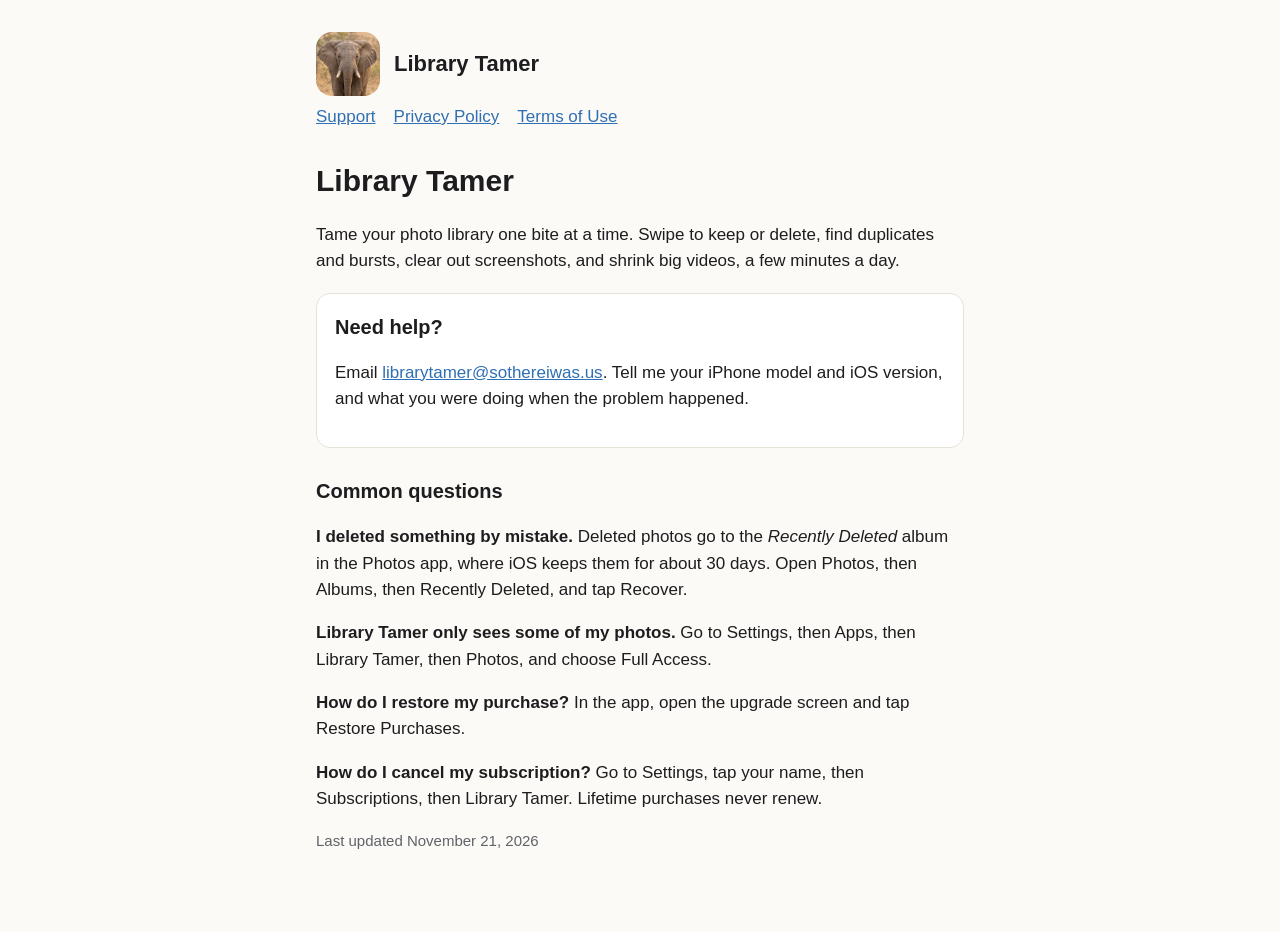
==== index.html @ c5296eb7 "Library Tamer support, privacy and terms pages Co-Authored-By: Claude Opus 5.5 <noreply@anthropic.co" ====
<!doctype html>
<html lang="en"><head><meta charset="utf-8"><meta name="viewport" content="width=device-width, initial-scale=1">
<title>Library Tamer Support</title><link rel="stylesheet" href="style.css"></head>
<body><main>
<header><img src="elephant.jpg" alt=""><a href="index.html">Library Tamer</a></header>
<nav><a href="index.html">Support</a><a href="privacy.html">Privacy Policy</a><a href="terms.html">Terms of Use</a></nav>
<h1>Library Tamer</h1>
<p>Tame your photo library one bite at a time. Swipe to keep or delete, find duplicates and bursts, clear out screenshots, and shrink big videos, a few minutes a day.</p>
<div class="card"><h2 style="margin-top:0">Need help?</h2>
<p>Email <a href="mailto:librarytamer@sothereiwas.us">librarytamer@sothereiwas.us</a>. Tell me your iPhone model and iOS version, and what you were doing when the problem happened.</p></div>
<h2>Common questions</h2>
<p><strong>I deleted something by mistake.</strong> Deleted photos go to the <em>Recently Deleted</em> album in the Photos app, where iOS keeps them for about 30 days. Open Photos, then Albums, then Recently Deleted, and tap Recover.</p>
<p><strong>Library Tamer only sees some of my photos.</strong> Go to Settings, then Apps, then Library Tamer, then Photos, and choose Full Access.</p>
<p><strong>How do I restore my purchase?</strong> In the app, open the upgrade screen and tap Restore Purchases.</p>
<p><strong>How do I cancel my subscription?</strong> Go to Settings, tap your name, then Subscriptions, then Library Tamer. Lifetime purchases never renew.</p>
<p class="muted">Last updated November 21, 2026</p>
</main></body></html>
---- style.css ----
:root { --bg:#fbfaf7; --fg:#1d1d1f; --muted:#5f6368; --accent:#2f6fb3; --card:#ffffff; --line:#e6e2da; }
@media (prefers-color-scheme: dark) { :root { --bg:#141414; --fg:#f2f2f2; --muted:#a8a8a8; --accent:#7fb2ec; --card:#1e1e1e; --line:#333; } }
* { box-sizing: border-box; }
body { margin:0; background:var(--bg); color:var(--fg); font:17px/1.55 -apple-system, BlinkMacSystemFont, "Helvetica Neue", Arial, sans-serif; }
main { max-width: 680px; margin: 0 auto; padding: 32px 16px 64px; }
header { display:flex; align-items:center; gap:14px; margin-bottom: 8px; }
header img { width:64px; height:64px; border-radius:16px; object-fit:cover; object-position: top; }
header a { color:inherit; text-decoration:none; font-weight:700; font-size: 22px; }
nav { display:flex; gap:18px; margin: 8px 0 28px; flex-wrap: wrap; }
nav a, a { color: var(--accent); }
h1 { font-size: 30px; margin: 0 0 6px; }
h2 { font-size: 20px; margin: 28px 0 6px; }
.muted { color: var(--muted); font-size: 15px; }
.card { background:var(--card); border:1px solid var(--line); border-radius:14px; padding: 18px; margin: 18px 0; }
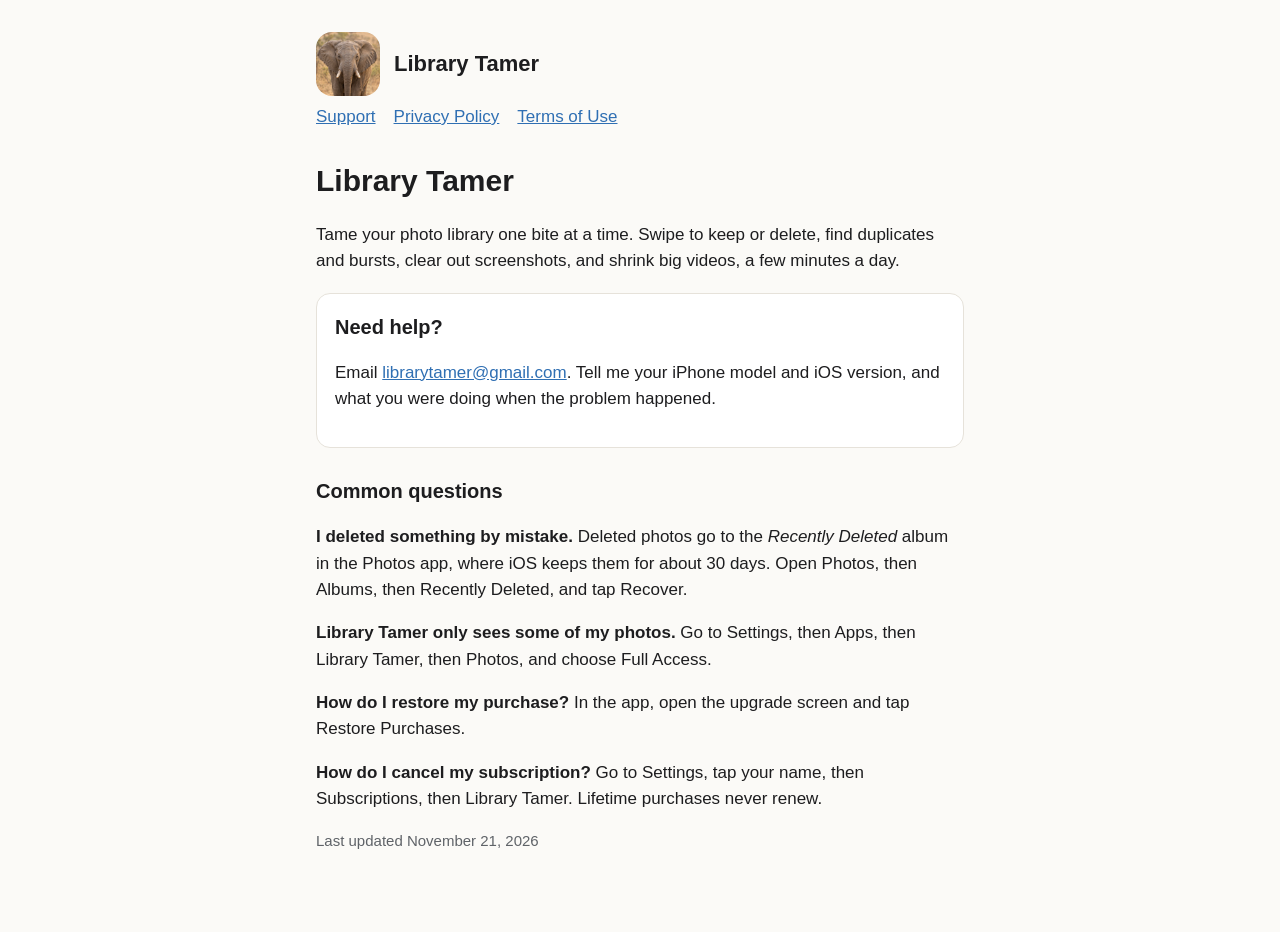
==== commit 35399b82: "Support email: librarytamer@gmail.com" ====
--- a/index.html
+++ b/index.html
@@ -7,7 +7,7 @@
 <h1>Library Tamer</h1>
 <p>Tame your photo library one bite at a time. Swipe to keep or delete, find duplicates and bursts, clear out screenshots, and shrink big videos, a few minutes a day.</p>
 <div class="card"><h2 style="margin-top:0">Need help?</h2>
-<p>Email <a href="mailto:librarytamer@sothereiwas.us">librarytamer@sothereiwas.us</a>. Tell me your iPhone model and iOS version, and what you were doing when the problem happened.</p></div>
+<p>Email <a href="mailto:librarytamer@gmail.com">librarytamer@gmail.com</a>. Tell me your iPhone model and iOS version, and what you were doing when the problem happened.</p></div>
 <h2>Common questions</h2>
 <p><strong>I deleted something by mistake.</strong> Deleted photos go to the <em>Recently Deleted</em> album in the Photos app, where iOS keeps them for about 30 days. Open Photos, then Albums, then Recently Deleted, and tap Recover.</p>
 <p><strong>Library Tamer only sees some of my photos.</strong> Go to Settings, then Apps, then Library Tamer, then Photos, and choose Full Access.</p>
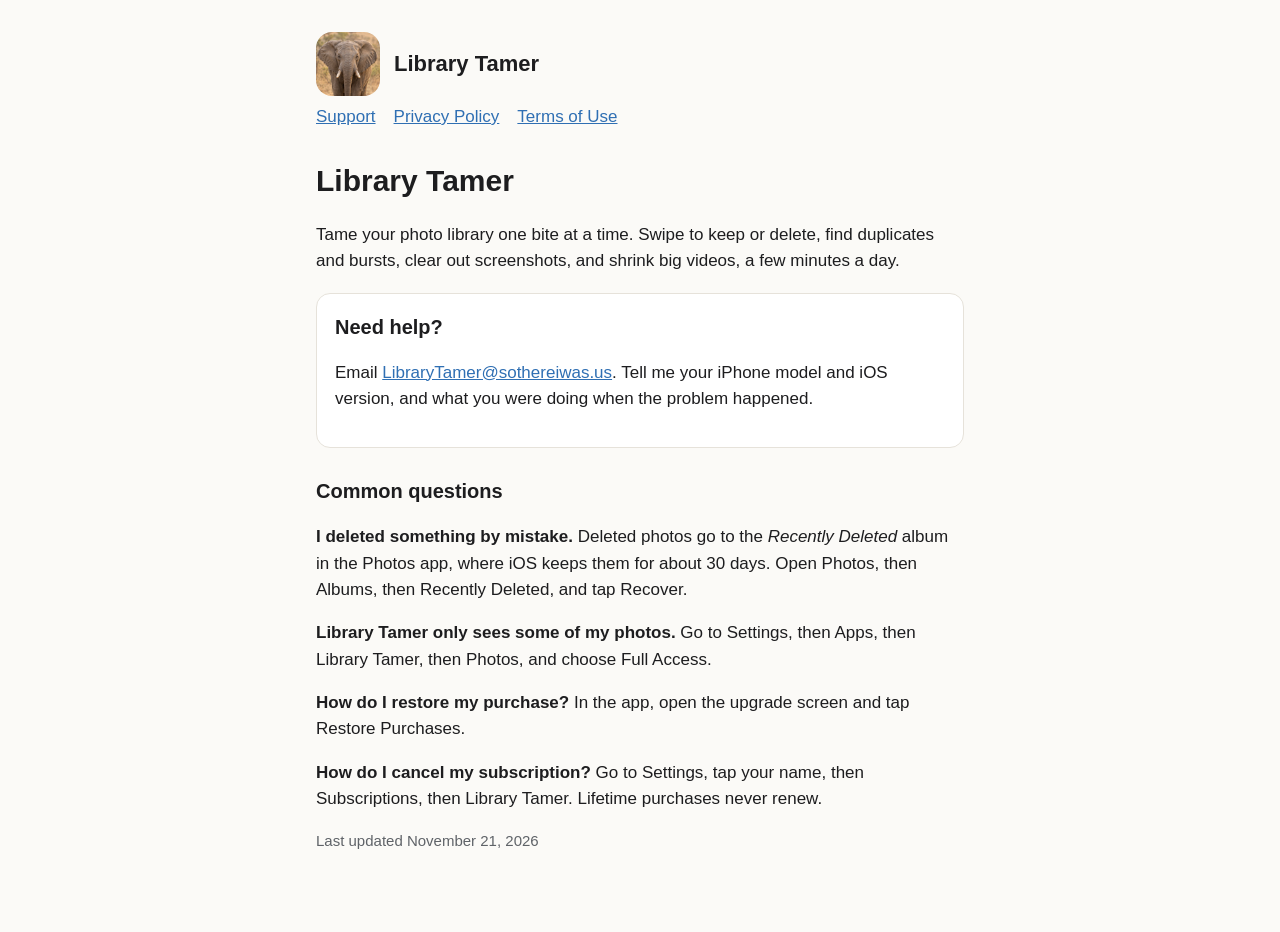
==== commit e504e1a1: "Support email: LibraryTamer@sothereiwas.us" ====
--- a/index.html
+++ b/index.html
@@ -7,7 +7,7 @@
 <h1>Library Tamer</h1>
 <p>Tame your photo library one bite at a time. Swipe to keep or delete, find duplicates and bursts, clear out screenshots, and shrink big videos, a few minutes a day.</p>
 <div class="card"><h2 style="margin-top:0">Need help?</h2>
-<p>Email <a href="mailto:librarytamer@gmail.com">librarytamer@gmail.com</a>. Tell me your iPhone model and iOS version, and what you were doing when the problem happened.</p></div>
+<p>Email <a href="mailto:LibraryTamer@sothereiwas.us">LibraryTamer@sothereiwas.us</a>. Tell me your iPhone model and iOS version, and what you were doing when the problem happened.</p></div>
 <h2>Common questions</h2>
 <p><strong>I deleted something by mistake.</strong> Deleted photos go to the <em>Recently Deleted</em> album in the Photos app, where iOS keeps them for about 30 days. Open Photos, then Albums, then Recently Deleted, and tap Recover.</p>
 <p><strong>Library Tamer only sees some of my photos.</strong> Go to Settings, then Apps, then Library Tamer, then Photos, and choose Full Access.</p>
